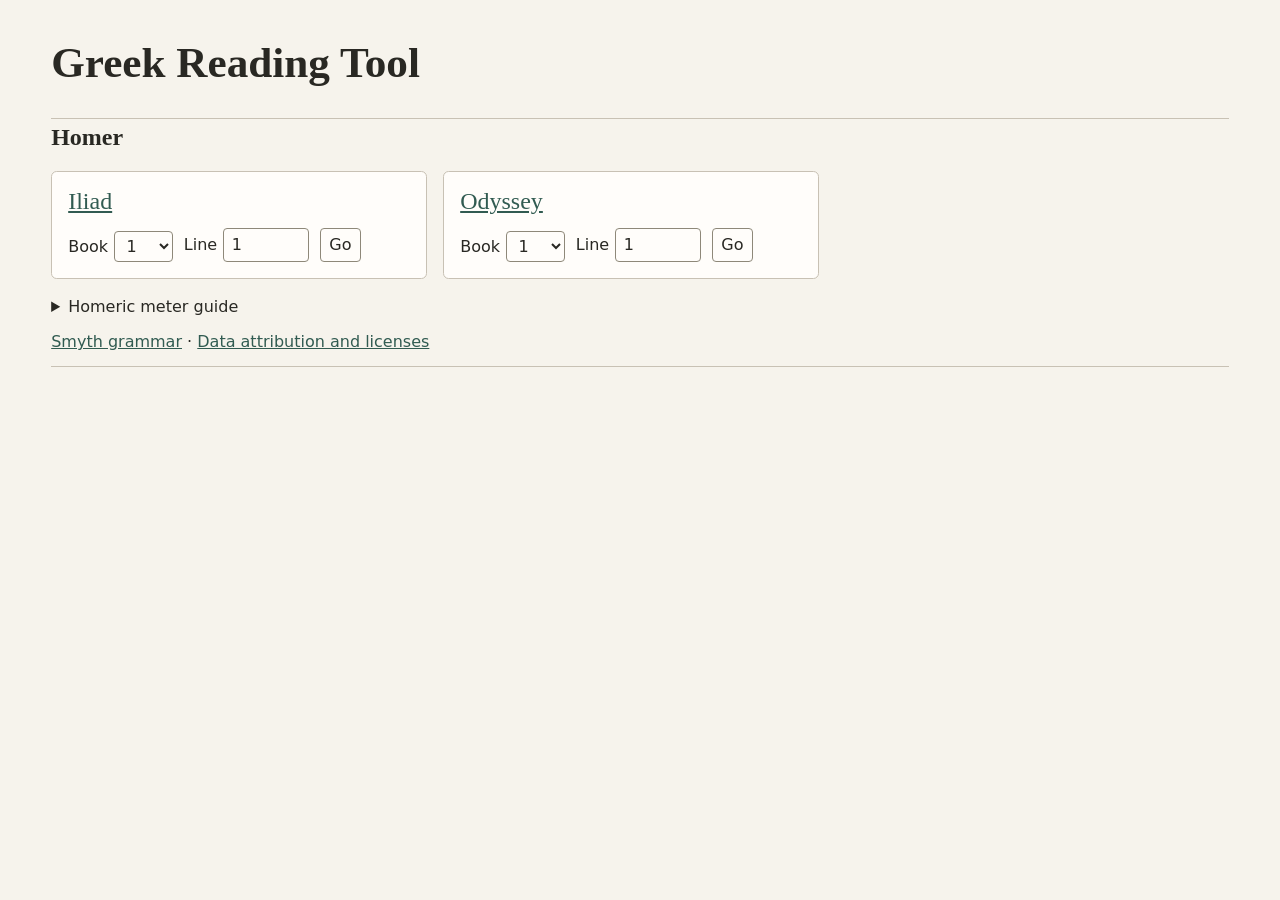
==== index.html @ b23555dd "Publish Homeric Greek reader MVP with offline reference works" ====
<!doctype html>
<html lang="en">
<meta charset="utf-8">
<meta name="viewport" content="width=device-width, initial-scale=1">
<title>Greek Reading Tool</title>
<link rel="stylesheet" href="style.css">
<script>
if (new URLSearchParams(location.hash.slice(1)).has("work")) {
  location.replace("reader.html" + location.hash);
}
</script>
<header><h1>Greek Reading Tool</h1></header>
<section aria-labelledby="works">
<h2 id="works">Homer</h2>
<ul class="home-works">
<li>
<h3><a href="reader.html#work=iliad&amp;book=1&amp;line=1">Iliad</a></h3>
<form action="reader.html" data-work="iliad" aria-label="Go to a passage in the Iliad">
<label>Book <select name="book"></select></label>
<label>Line <input name="line" type="text" inputmode="numeric" pattern="[0-9]+" required value="1"></label>
<button>Go</button>
</form>
</li>
<li>
<h3><a href="reader.html#work=odyssey&amp;book=1&amp;line=1">Odyssey</a></h3>
<form action="reader.html" data-work="odyssey" aria-label="Go to a passage in the Odyssey">
<label>Book <select name="book"></select></label>
<label>Line <input name="line" type="text" inputmode="numeric" pattern="[0-9]+" required value="1"></label>
<button>Go</button>
</form>
</li>
</ul>
</section>
<details id="meter-guide">
<summary>Homeric meter guide</summary>
<h2>Reading dactylic hexameter</h2>
<p>Each verse has six feet. Feet 1–4 can be dactyls (<strong>– ⏑ ⏑</strong>, long–short–short) or spondees (<strong>– –</strong>, long–long). The fifth is usually a dactyl. The sixth ends <strong>– ×</strong>, where × can be long or short.</p>
<h3>How to scan a line</h3>
<ol>
<li>Read across word boundaries. A foot may start or end inside a word.</li>
<li>Mark syllables long by nature when they contain a long vowel or diphthong. A short vowel before two consonants usually gives a syllable long by position, even across words. A stop followed by a liquid can behave differently.</li>
<li>Fit the syllables into six feet. An apostrophe can mark an elided vowel that contributes no syllable. Homer can also shorten a long vowel or diphthong before another vowel, or combine two vowel sounds into one syllable.</li>
<li>Look for a <strong>caesura</strong>, a word break within a foot, often in the third foot. A word break at a foot boundary is a <strong>diaeresis</strong>.</li>
</ol>
<h3>Worked example · Iliad 1.1</h3>
<p class="greek" lang="grc">μῆνιν ἄ | ειδε θε | ὰ ‖ Πη | ληϊά | δεω Ἀχι | λῆος</p>
<p><strong>– ⏑ ⏑ | – ⏑ ⏑ | – ‖ – | – ⏑ ⏑ | – ⏑ ⏑ | – ×</strong></p>
<p>The third foot crosses the word break after θεὰ (‖). In the fifth foot, εω in Πηληϊάδεω scans as one syllable (synizesis).</p>
<p><a href="https://perseids-publications.github.io/harrington-trees/docs/harrington-greek-grammar-2016.pdf" target="_blank" rel="noopener">Harrington’s Greek Grammar · Dactylic Hexameter</a> includes worked examples from Odyssey 1.1–5.</p>
</details>
<footer><a href="smyth.html">Smyth grammar</a> · <a href="PROVENANCE.md">Data attribution and licenses</a></footer>
<script type="module" src="home.mjs"></script>
</html>
---- style.css ----
* { box-sizing: border-box }
body { margin: 0 auto; max-width: 88rem; padding: 1.25rem clamp(1rem, 4vw, 4rem); background: #f6f3ec; color: #292823; font: 1rem/1.5 system-ui, sans-serif }
header, footer { border-block-end: 1px solid #c8c1b4; padding-block: 0.7rem }
h1, h2 { font-family: Georgia, serif; margin: 0 0 .7rem }
h1 { font-size: clamp(1.8rem, 4vw, 2.7rem) }
form, nav { display: flex; flex-wrap: wrap; gap: .7rem; align-items: end }
label { display: inline-flex; align-items: center; gap: .35rem }
input, select, button { font: inherit; color: inherit; border: 1px solid #8e8879; border-radius: .25rem; background: #fffdfa; padding: .25rem .5rem }
input { width: 5.4rem }
button { cursor: pointer }
button:disabled { opacity: .5; cursor: default }
a { color: #315b51 }
main { display: grid; grid-template-columns: minmax(0, 1.55fr) minmax(17rem, 1fr); gap: clamp(1rem, 4vw, 3rem); padding-block: 1.5rem }
aside { position: sticky; top: 1rem; align-self: start; max-height: min(28rem, calc(100vh - 2rem)); overflow-y: auto; border: 1px solid #c8c1b4; border-top: 4px solid #315b51; padding: 1rem; background: #fffdfa }
.verse { display: grid; grid-template-columns: 3.5rem 1fr; align-items: baseline; padding: .18rem 0 }
.verse-number, small { font-size: .85rem; color: #525047 }
.verse-number[aria-current] { font-weight: bold }
.greek { font: 1.25rem/1.65 Georgia, serif; overflow-wrap: anywhere }
.token { border: 0; padding: 0 .08em; background: transparent; border-radius: 0 }
.token:hover, .token:focus-visible { text-decoration: underline }
.token[aria-pressed=true] { background: #c9e2d8 }
.dependent { background: #e2ede6 }
summary { cursor: pointer }
details, nav { margin-top: 1rem }
ul { padding-inline-start: 1.1rem }
#syntax li { margin-block: .2rem }
#word p { margin: .35rem 0 }
#status:empty { display: none }
@media (max-width: 720px) {
  main { grid-template-columns: minmax(0, 1fr) }
  aside { position: static; max-height: min(22rem, 55vh) }
}
.greek { font-family: "Palatino Linotype", "Cambria", "Times New Roman", serif }
#syntax:empty { display: none }
#syntax { grid-column: 1 / -1; min-width: 0; border-top: 1px solid #c8c1b4 }
#syntax h3 { margin-bottom: .3rem }
#syntax p { margin-top: 0; font-size: .85rem }
.diagram-scroll { overflow-x: auto; border: 1px solid #c8c1b4; background: #fffdfa; padding-bottom: .45rem }
.diagram { position: relative }
.diagram svg { display: block }
.diagram path { fill: none; stroke: #776e62; stroke-width: 1.15 }
.diagram path.active { stroke: #22674f; stroke-width: 2.25 }
.diagram-words { display: flex; padding-left: 12px; text-align: center }
.diagram-words a, .diagram-words small { display: block; font-size: .78rem }
#syntax input[type=checkbox] { width: auto }
.diagram-scroll { margin-top: .55rem }
.diagram path.core { stroke: #354d65; stroke-width: 1.6 }
.diagram path.agreement { stroke: #785329; stroke-dasharray: 4 3; stroke-width: 1.6 }
.diagram path.context { stroke: #888 }
.diagram path.active { stroke: #22674f; stroke-width: 2.4 }
.diagram-words > div { flex: none }
.diagram-words .role { width: fit-content; margin: .15rem auto; padding: 0 .25rem; border-radius: .2rem; font-weight: 650; background: #e3ece7 }
.diagram-words .subject { background: #e1eaf4 }
.diagram-words .object { background: #f1e4d9 }
.diagram-words .agreement-label { color: #654620; padding-inline: .2rem; overflow-wrap: anywhere }
.diagram-words .roles { height: 2.9rem; display: flex; flex-direction: column; justify-content: end; align-items: center }
.diagram-words .vocative { background: #eee8f2 }


.diagram path.tag-mismatch { stroke: #785329; stroke-dasharray: 1 3; stroke-linecap: round; stroke-width: 1.8 }

.diagram path.subject-attribute { stroke: #596a80; stroke-dasharray: 1 3; stroke-linecap: round; stroke-width: 1.8 }
#dictionary:empty { display: none }
#dictionary { border-top: 1px solid #c8c1b4; margin-top: .8rem }
#dictionary h3 { margin: .6rem 0 .25rem }
#dictionary p { margin: .3rem 0 }
#smyth-search { width: min(100%, 18rem) }
#smyth-context:empty { display: none }
#smyth-context { margin-top: .8rem; border-top: 1px solid #c8c1b4 }

.home-works { list-style: none; padding: 0; display: grid; grid-template-columns: repeat(auto-fit, minmax(min(100%, 19rem), 1fr)); gap: 1rem; max-width: 48rem }
.home-works li { padding: 1rem; border: 1px solid #c8c1b4; border-radius: .35rem; background: #fffdfa }
.home-works h3 { margin: 0 0 .8rem; font: 1.5rem Georgia, serif }

.reader-title { color: inherit; text-decoration: none }
.reader-title:focus-visible { outline: 2px solid #315b51; outline-offset: 4px }
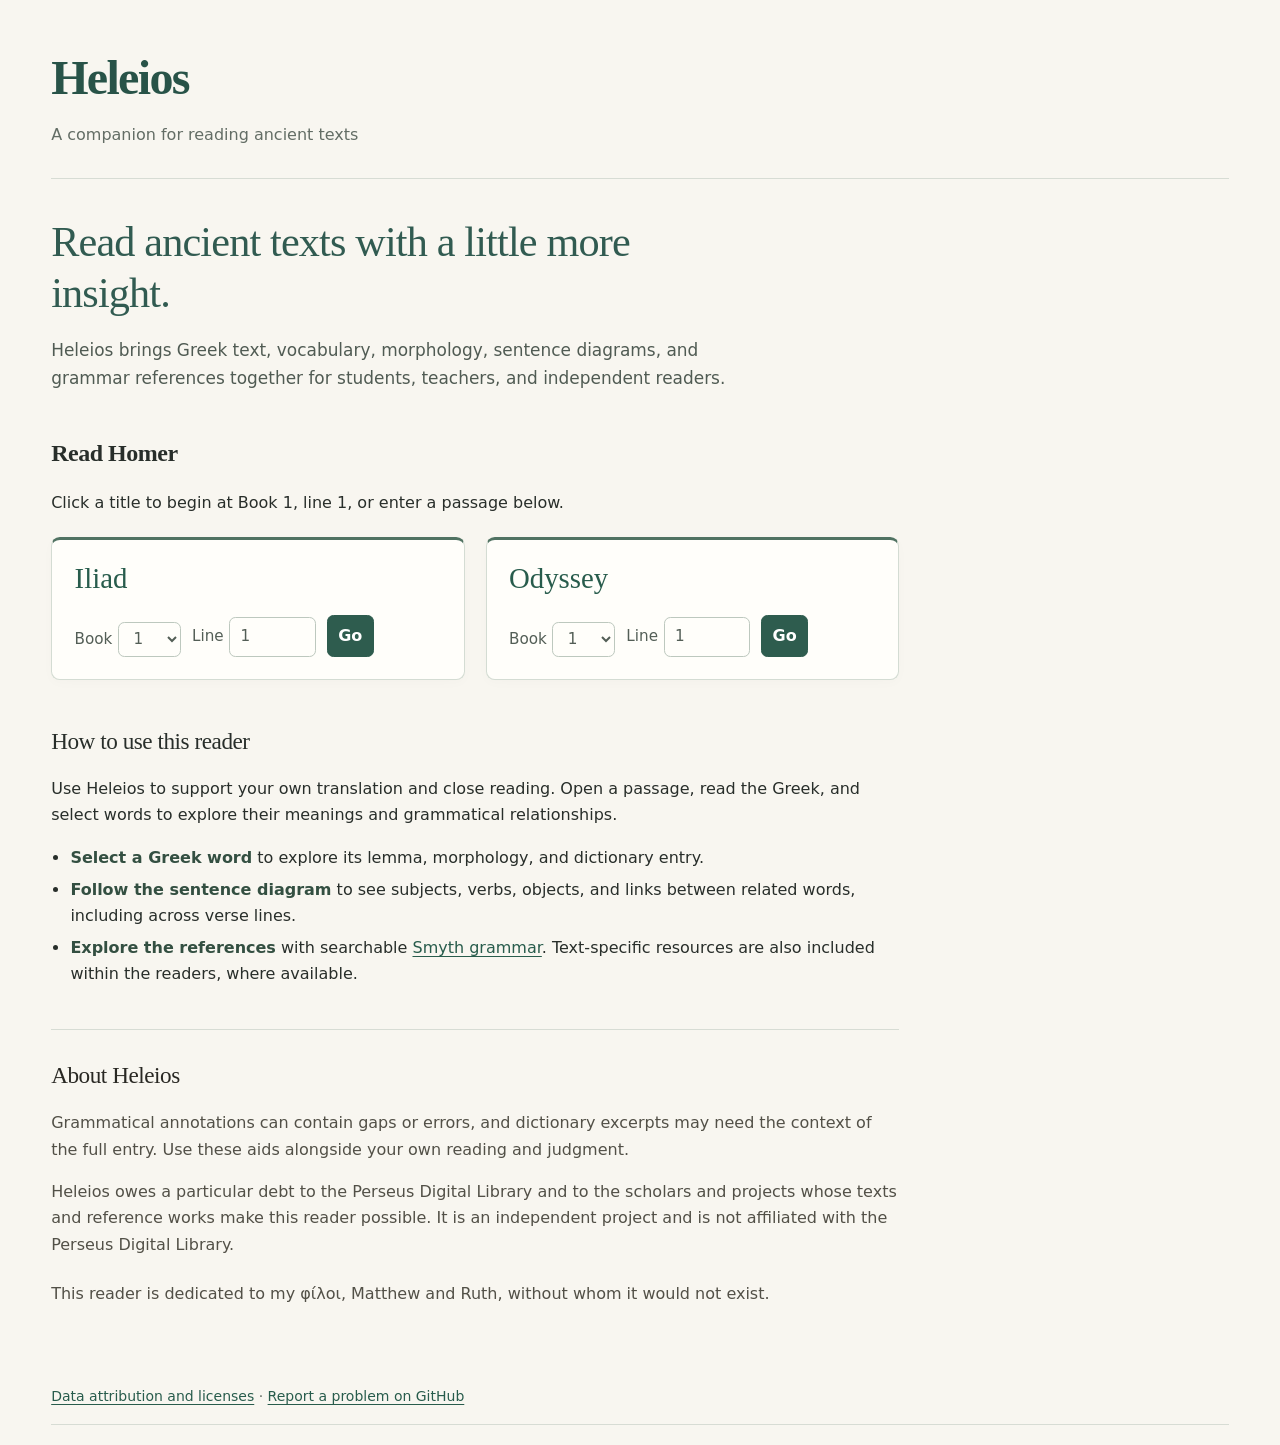
==== commit 074d2cae: "Introduce Heleios branding, refined design and problem reporting" ====
--- a/index.html
+++ b/index.html
@@ -2,16 +2,23 @@
 <html lang="en">
 <meta charset="utf-8">
 <meta name="viewport" content="width=device-width, initial-scale=1">
-<title>Greek Reading Tool</title>
+<title>Heleios · A companion for reading ancient texts</title>
 <link rel="stylesheet" href="style.css">
 <script>
 if (new URLSearchParams(location.hash.slice(1)).has("work")) {
   location.replace("reader.html" + location.hash);
 }
 </script>
-<header><h1>Greek Reading Tool</h1></header>
+<body class="home-page">
+<header><h1>Heleios</h1><p class="site-tagline">A companion for reading ancient texts</p></header>
+<main class="home-main">
+<section class="home-intro" aria-labelledby="welcome">
+<h2 id="welcome">Read ancient texts with a little more insight.</h2>
+<p>Heleios brings Greek text, vocabulary, morphology, sentence diagrams, and grammar references together for students, teachers, and independent readers.</p>
+</section>
 <section aria-labelledby="works">
-<h2 id="works">Homer</h2>
+<h2 id="works">Read Homer</h2>
+<p>Click a title to begin at Book 1, line 1, or enter a passage below.</p>
 <ul class="home-works">
 <li>
 <h3><a href="reader.html#work=iliad&amp;book=1&amp;line=1">Iliad</a></h3>
@@ -31,23 +38,23 @@
 </li>
 </ul>
 </section>
-<details id="meter-guide">
-<summary>Homeric meter guide</summary>
-<h2>Reading dactylic hexameter</h2>
-<p>Each verse has six feet. Feet 1–4 can be dactyls (<strong>– ⏑ ⏑</strong>, long–short–short) or spondees (<strong>– –</strong>, long–long). The fifth is usually a dactyl. The sixth ends <strong>– ×</strong>, where × can be long or short.</p>
-<h3>How to scan a line</h3>
-<ol>
-<li>Read across word boundaries. A foot may start or end inside a word.</li>
-<li>Mark syllables long by nature when they contain a long vowel or diphthong. A short vowel before two consonants usually gives a syllable long by position, even across words. A stop followed by a liquid can behave differently.</li>
-<li>Fit the syllables into six feet. An apostrophe can mark an elided vowel that contributes no syllable. Homer can also shorten a long vowel or diphthong before another vowel, or combine two vowel sounds into one syllable.</li>
-<li>Look for a <strong>caesura</strong>, a word break within a foot, often in the third foot. A word break at a foot boundary is a <strong>diaeresis</strong>.</li>
-</ol>
-<h3>Worked example · Iliad 1.1</h3>
-<p class="greek" lang="grc">μῆνιν ἄ | ειδε θε | ὰ ‖ Πη | ληϊά | δεω Ἀχι | λῆος</p>
-<p><strong>– ⏑ ⏑ | – ⏑ ⏑ | – ‖ – | – ⏑ ⏑ | – ⏑ ⏑ | – ×</strong></p>
-<p>The third foot crosses the word break after θεὰ (‖). In the fifth foot, εω in Πηληϊάδεω scans as one syllable (synizesis).</p>
-<p><a href="https://perseids-publications.github.io/harrington-trees/docs/harrington-greek-grammar-2016.pdf" target="_blank" rel="noopener">Harrington’s Greek Grammar · Dactylic Hexameter</a> includes worked examples from Odyssey 1.1–5.</p>
-</details>
-<footer><a href="smyth.html">Smyth grammar</a> · <a href="PROVENANCE.md">Data attribution and licenses</a></footer>
+<section class="home-help" aria-labelledby="getting-started">
+<h2 id="getting-started">How to use this reader</h2>
+<p>Use Heleios to support your own translation and close reading. Open a passage, read the Greek, and select words to explore their meanings and grammatical relationships.</p>
+<ul>
+<li><strong>Select a Greek word</strong> to explore its lemma, morphology, and dictionary entry.</li>
+<li><strong>Follow the sentence diagram</strong> to see subjects, verbs, objects, and links between related words, including across verse lines.</li>
+<li><strong>Explore the references</strong> with searchable <a href="smyth.html">Smyth grammar</a>. Text-specific resources are also included within the readers, where available.</li>
+</ul>
+</section>
+<section class="home-preview" aria-labelledby="preview-note">
+<h2 id="preview-note">About Heleios</h2>
+<p>Grammatical annotations can contain gaps or errors, and dictionary excerpts may need the context of the full entry. Use these aids alongside your own reading and judgment.</p>
+<p>Heleios owes a particular debt to the Perseus Digital Library and to the scholars and projects whose texts and reference works make this reader possible. It is an independent project and is not affiliated with the Perseus Digital Library.</p>
+<p>This reader is dedicated to my <span lang="grc">φίλοι</span>, Matthew and Ruth, without whom it would not exist.</p>
+</section>
+</main>
+<footer><a href="PROVENANCE.md">Data attribution and licenses</a> · <a href="https://github.com/erikroodzant-aft/greek-reading-tool/issues/new?template=report-problem.yml" target="_blank" rel="noopener">Report a problem on GitHub</a></footer>
 <script type="module" src="home.mjs"></script>
+</body>
 </html>
--- a/style.css
+++ b/style.css
@@ -76,3 +76,70 @@
 .reader-title:focus-visible { outline: 2px solid #315b51; outline-offset: 4px }
 
 
+
+.site-tagline { margin: 0 0 .4rem; color: #525047; font-size: 1rem }
+
+/* Homepage introduction and reading guidance. */
+.home-main { display: block; max-width: 64rem; padding-block: 1.6rem }
+.home-main > section + section, .home-main > details, .home-preview { margin-top: 2rem }
+.home-intro { max-width: 46rem }
+.home-intro h2 { font-size: clamp(1.7rem, 3vw, 2.3rem); line-height: 1.2; color: #315b51 }
+.home-intro p { max-width: 43rem }
+.preview-label { margin: 0 0 .7rem; font-size: .875rem; font-weight: 650; letter-spacing: .06em; text-transform: uppercase; color: #525047 }
+.home-help { max-width: 48rem }
+.home-help li { margin-block: .65rem }
+.home-preview { max-width: 48rem; border-top: 1px solid #c8c1b4; padding-top: 1.25rem; color: #525047 }
+.home-preview h2 { color: #292823; font-size: 1.3rem }
+.home-page footer { padding-block: 1rem }
+
+/* Approved Heleios visual styling. */
+body { background:#f8f6f0; color:#282e2a; max-width:84rem; line-height:1.65 }
+header { border-bottom:1px solid #d7dcd4; padding:1.1rem 0 1.4rem }
+h1 { color:#285348; font-size:clamp(2.1rem,4vw,3rem); letter-spacing:-.035em; margin-bottom:.35rem }
+h2 { letter-spacing:-.02em }
+.site-tagline { color:#636d65; font-size:1rem }
+a { color:#285c4c; text-underline-offset:.18em; text-decoration-thickness:1px }
+a:hover { color:#153e30 }
+button, input, select { border:1px solid #bdc8be; border-radius:.4rem; padding:.4rem .65rem; background:#fffefa }
+button { background:#2e5c4e; color:white; border-color:#2e5c4e; font-weight:550 }
+button:hover { background:#23483c }
+button:focus-visible, a:focus-visible, input:focus-visible, select:focus-visible, summary:focus-visible { outline:2px solid #86643a; outline-offset:3px }
+button:disabled { background:#eee; color:#676c68; border-color:#d4d7d2 }
+.home-main { padding-top:2.4rem; max-width:64rem }
+.home-intro { max-width:47rem }
+.home-intro h2 { font-weight:500; font-size:clamp(1.85rem,3.3vw,2.7rem); line-height:1.2; max-width:40rem }
+.home-intro p { font-size:1.06rem; color:#505b53; margin-top:1.15rem }
+.home-main > section + section { margin-top:2.6rem }
+.home-works { max-width:53rem; gap:1.3rem; margin-top:1.3rem }
+.home-works li { padding:1.4rem; border:1px solid #d4dcd3; border-top:3px solid #507262; border-radius:.55rem; background:#fffefa; box-shadow:0 3px 12px #26382b05 }
+.home-works h3 { font-size:1.8rem; margin-bottom:1.25rem }
+.home-works h3 a { text-decoration:none }
+.home-works label { color:#535e56; font-size:.95rem }
+.home-help { max-width:53rem }
+.home-help h2, .home-preview h2 { font-size:1.45rem; font-weight:500 }
+.home-help ul { padding-left:1.2rem }
+.home-help li { margin-block:.35rem }
+.home-help strong { color:#334f41; font-weight:600 }
+.home-preview { border-color:#d7dcd4; max-width:53rem; padding-top:1.6rem }
+.home-preview p:last-child { margin-top:1.4rem }
+footer { color:#606b62; font-size:.875rem; border-color:#d7dcd4; margin-top:1.3rem }
+#passage { margin-top:1rem; gap:1rem }
+#passage label { color:#536056; font-size:.95rem }
+header details { font-size:.9rem; margin-top:.7rem; color:#536458 }
+main { padding-top:2rem; gap:2rem }
+#heading { font-size:1.85rem; color:#304e40; margin-bottom:1.2rem }
+.verse { padding-block:.32rem; grid-template-columns:3.3rem 1fr }
+.verse-number { color:#7a8178; font-size:.8rem; font-variant-numeric:tabular-nums }
+.greek { font-size:1.35rem; line-height:1.8 }
+.token { color:inherit; font-weight:400; border-radius:.15rem; padding:0 .08em }
+.token:hover { background:#e9eee5; color:inherit }
+.token[aria-pressed=true] { background:#d7e5d8; color:#183c2b }
+aside { border:1px solid #d4dcd3; border-top:3px solid #507262; border-radius:.5rem; padding:1.35rem; background:#fffefa; max-height:min(32rem,calc(100vh - 2rem)); box-shadow:0 3px 12px #26382b05 }
+aside h2 { font-size:1.45rem; font-weight:500; color:#304e40 }
+#word p { margin-block:.6rem }
+#dictionary { border-color:#dde2d9; padding-top:.4rem }
+#dictionary h3 { font-size:1rem; color:#536458; font-weight:600 }
+#syntax { border-color:#d7dcd4; padding-top:1rem }
+#syntax h3 { font-family:Georgia,serif; font-size:1.35rem; font-weight:500; color:#304e40 }
+.diagram-scroll { border-color:#d4dcd3; border-radius:.4rem; background:#fffefa }
+@media(max-width:720px) { body { padding-inline:1rem } .home-main { padding-top:1.8rem } .home-works li { padding:1.15rem } aside { max-height:min(25rem,60vh) } }
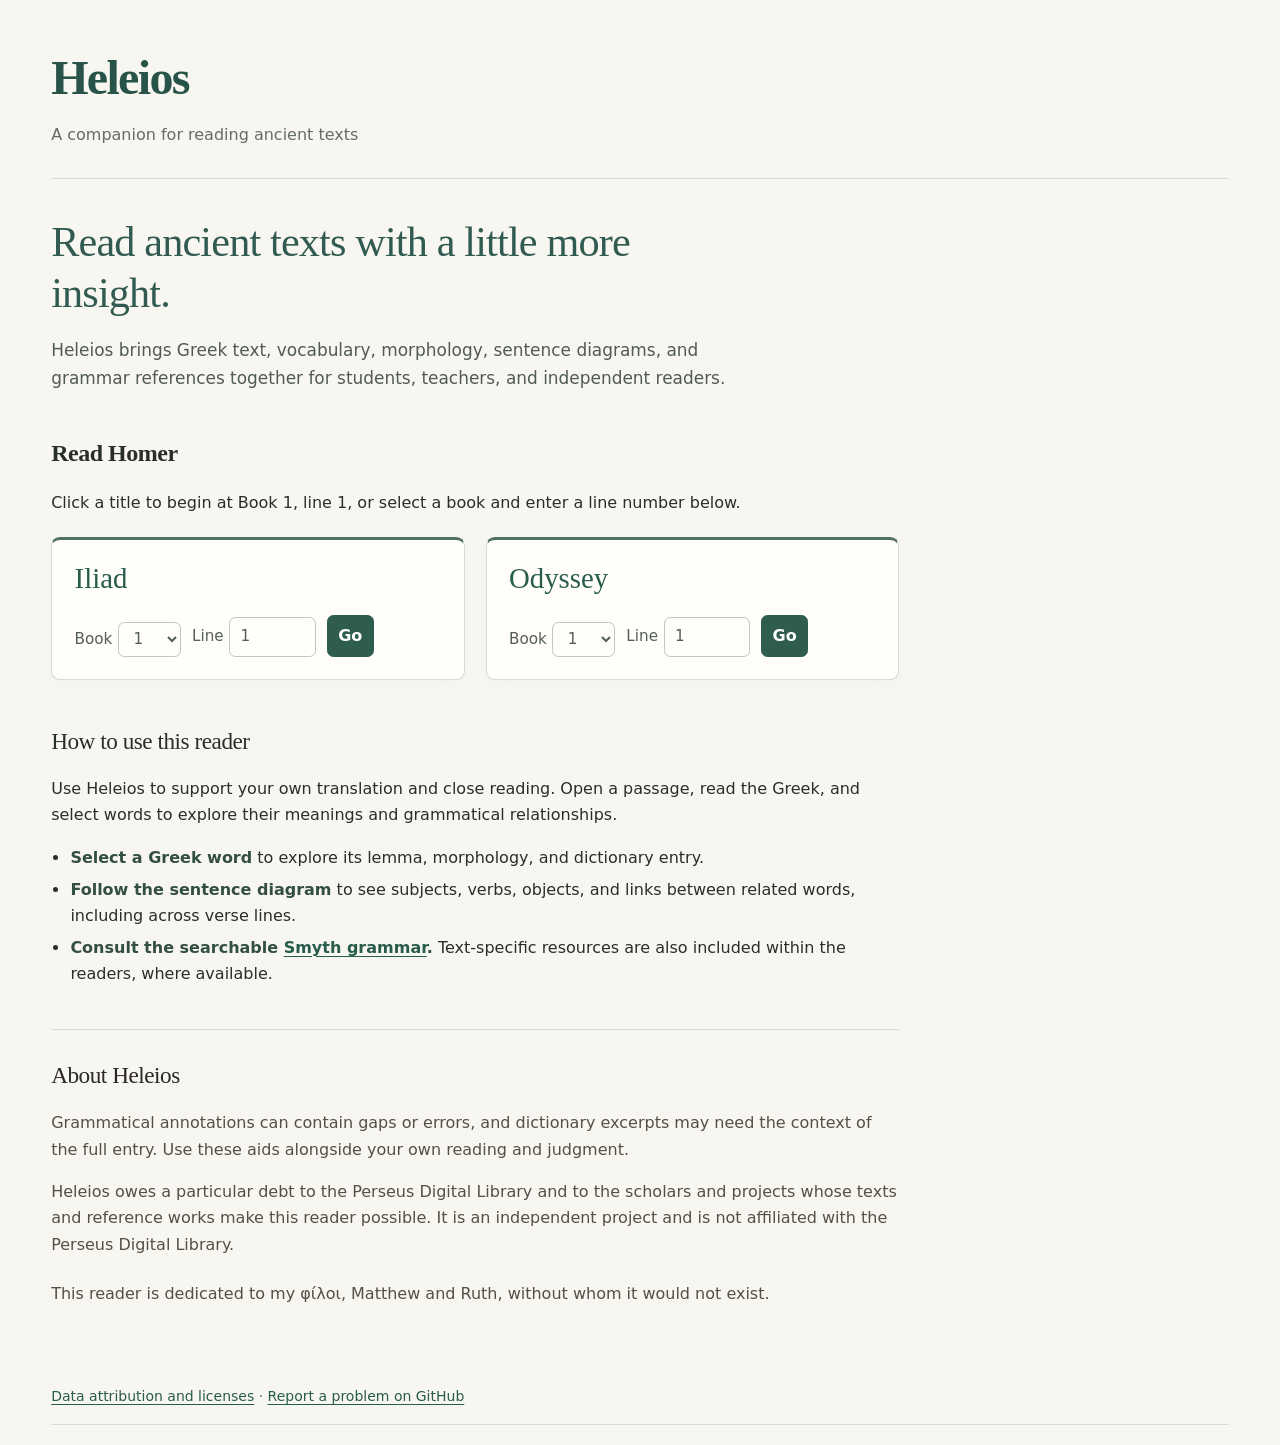
==== commit 58645f04: "Validate and package releases before deployment; fix reader feedback" ====
--- a/index.html
+++ b/index.html
@@ -18,7 +18,7 @@
 </section>
 <section aria-labelledby="works">
 <h2 id="works">Read Homer</h2>
-<p>Click a title to begin at Book 1, line 1, or enter a passage below.</p>
+<p>Click a title to begin at Book 1, line 1, or select a book and enter a line number below.</p>
 <ul class="home-works">
 <li>
 <h3><a href="reader.html#work=iliad&amp;book=1&amp;line=1">Iliad</a></h3>
@@ -44,7 +44,7 @@
 <ul>
 <li><strong>Select a Greek word</strong> to explore its lemma, morphology, and dictionary entry.</li>
 <li><strong>Follow the sentence diagram</strong> to see subjects, verbs, objects, and links between related words, including across verse lines.</li>
-<li><strong>Explore the references</strong> with searchable <a href="smyth.html">Smyth grammar</a>. Text-specific resources are also included within the readers, where available.</li>
+<li><strong>Consult the searchable <a href="smyth.html">Smyth grammar</a>.</strong> Text-specific resources are also included within the readers, where available.</li>
 </ul>
 </section>
 <section class="home-preview" aria-labelledby="preview-note">
--- a/style.css
+++ b/style.css
@@ -39,7 +39,6 @@
 .diagram { position: relative }
 .diagram svg { display: block }
 .diagram path { fill: none; stroke: #776e62; stroke-width: 1.15 }
-.diagram path.active { stroke: #22674f; stroke-width: 2.25 }
 .diagram-words { display: flex; padding-left: 12px; text-align: center }
 .diagram-words a, .diagram-words small { display: block; font-size: .78rem }
 #syntax input[type=checkbox] { width: auto }
@@ -85,7 +84,6 @@
 .home-intro { max-width: 46rem }
 .home-intro h2 { font-size: clamp(1.7rem, 3vw, 2.3rem); line-height: 1.2; color: #315b51 }
 .home-intro p { max-width: 43rem }
-.preview-label { margin: 0 0 .7rem; font-size: .875rem; font-weight: 650; letter-spacing: .06em; text-transform: uppercase; color: #525047 }
 .home-help { max-width: 48rem }
 .home-help li { margin-block: .65rem }
 .home-preview { max-width: 48rem; border-top: 1px solid #c8c1b4; padding-top: 1.25rem; color: #525047 }
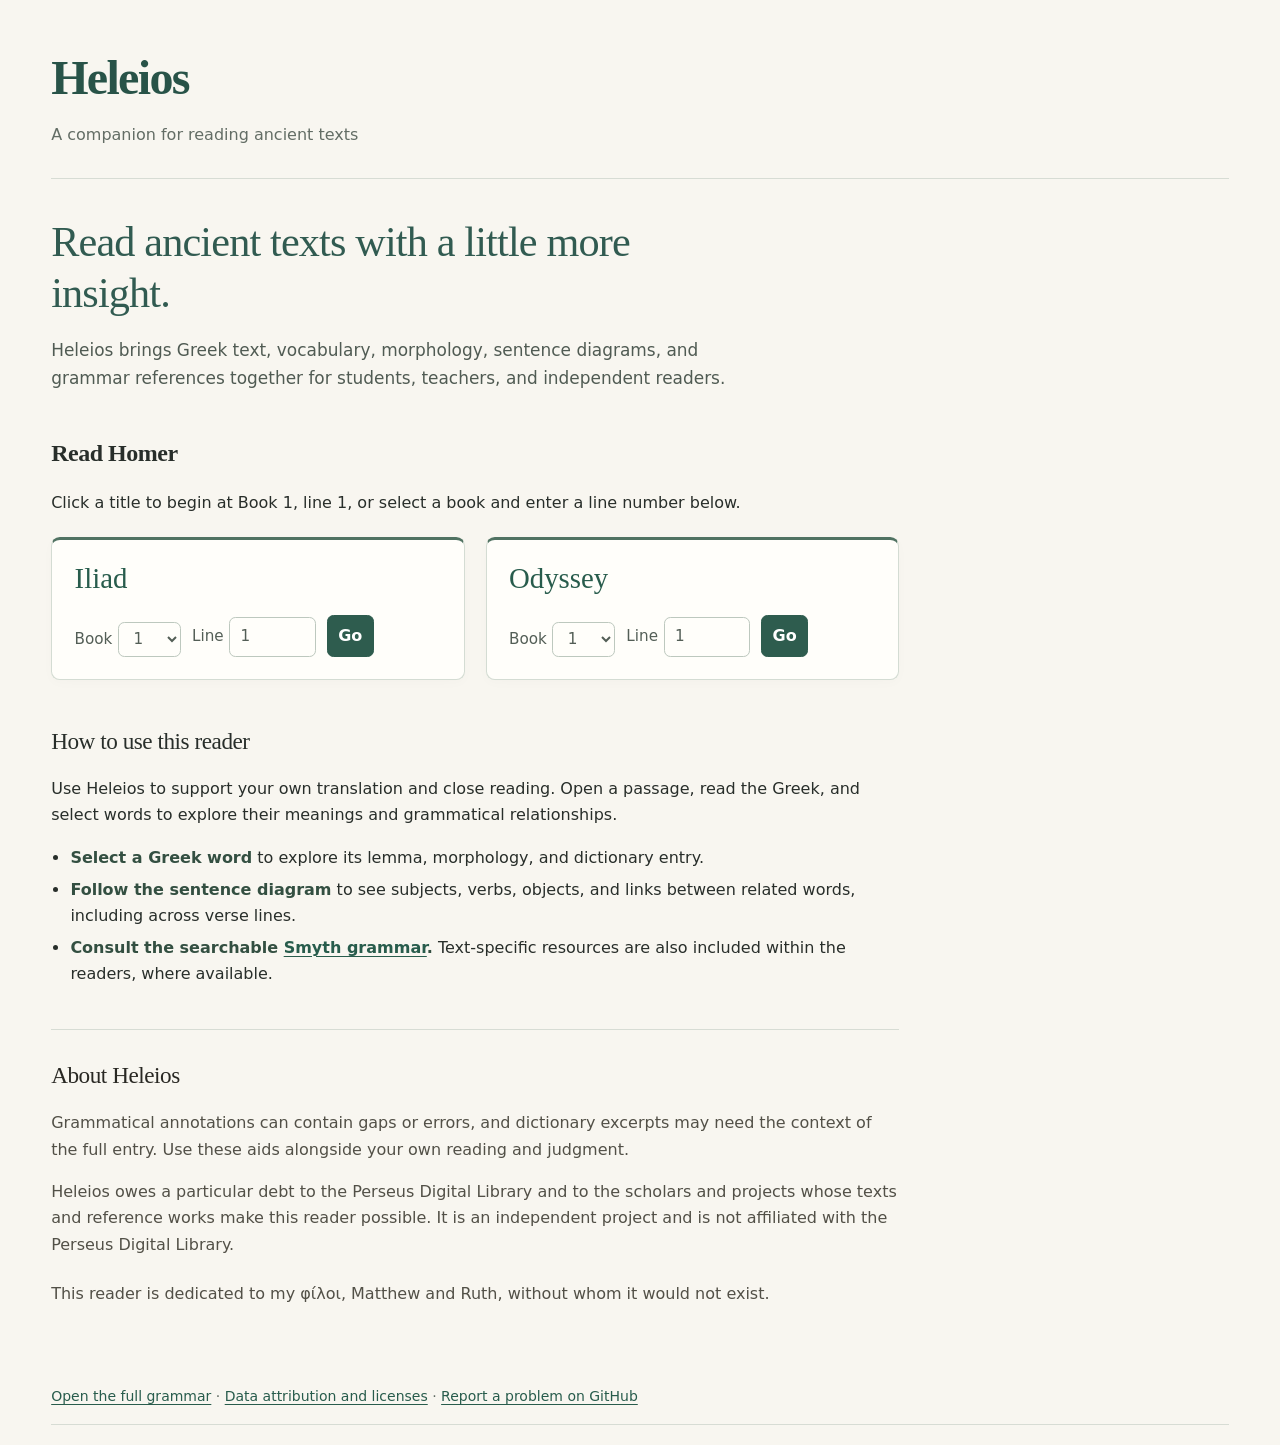
==== commit a6578f38: "Simplify reader grammar and meter navigation" ====
--- a/index.html
+++ b/index.html
@@ -2,6 +2,24 @@
 <html lang="en">
 <meta charset="utf-8">
 <meta name="viewport" content="width=device-width, initial-scale=1">
+<meta name="description" content="A companion for reading ancient texts, with vocabulary, morphology, sentence diagrams, and grammar references.">
+<meta property="og:type" content="website">
+<meta property="og:site_name" content="Heleios">
+<meta property="og:title" content="Heleios">
+<meta property="og:description" content="A companion for reading ancient texts.">
+<meta property="og:url" content="https://heleios.org/">
+<meta property="og:image" content="https://heleios.org/assets/share-preview.png">
+<meta property="og:image:type" content="image/png">
+<meta property="og:image:width" content="1200">
+<meta property="og:image:height" content="630">
+<meta property="og:image:alt" content="ἄνδρα above μοι ἔννεπε, in forest green on cream.">
+<meta name="twitter:card" content="summary_large_image">
+<meta name="twitter:title" content="Heleios">
+<meta name="twitter:description" content="A companion for reading ancient texts.">
+<meta name="twitter:image" content="https://heleios.org/assets/share-preview.png">
+<link rel="icon" type="image/png" sizes="32x32" href="assets/icon-32.png">
+<link rel="apple-touch-icon" sizes="180x180" href="assets/icon-180.png">
+<link rel="icon" type="image/png" sizes="512x512" href="assets/icon-512.png">
 <title>Heleios · A companion for reading ancient texts</title>
 <link rel="stylesheet" href="style.css">
 <script>
@@ -54,7 +72,7 @@
 <p>This reader is dedicated to my <span lang="grc">φίλοι</span>, Matthew and Ruth, without whom it would not exist.</p>
 </section>
 </main>
-<footer><a href="PROVENANCE.md">Data attribution and licenses</a> · <a href="https://github.com/erikroodzant-aft/greek-reading-tool/issues/new?template=report-problem.yml" target="_blank" rel="noopener">Report a problem on GitHub</a></footer>
+<footer><a href="smyth.html" target="_blank" rel="noopener">Open the full grammar</a> · <a href="PROVENANCE.md">Data attribution and licenses</a> · <a href="https://github.com/erikroodzant-aft/greek-reading-tool/issues/new?template=report-problem.yml" target="_blank" rel="noopener">Report a problem on GitHub</a></footer>
 <script type="module" src="home.mjs"></script>
 </body>
 </html>
--- a/style.css
+++ b/style.css
@@ -63,7 +63,6 @@
 #dictionary { border-top: 1px solid #c8c1b4; margin-top: .8rem }
 #dictionary h3 { margin: .6rem 0 .25rem }
 #dictionary p { margin: .3rem 0 }
-#smyth-search { width: min(100%, 18rem) }
 #smyth-context:empty { display: none }
 #smyth-context { margin-top: .8rem; border-top: 1px solid #c8c1b4 }
 
